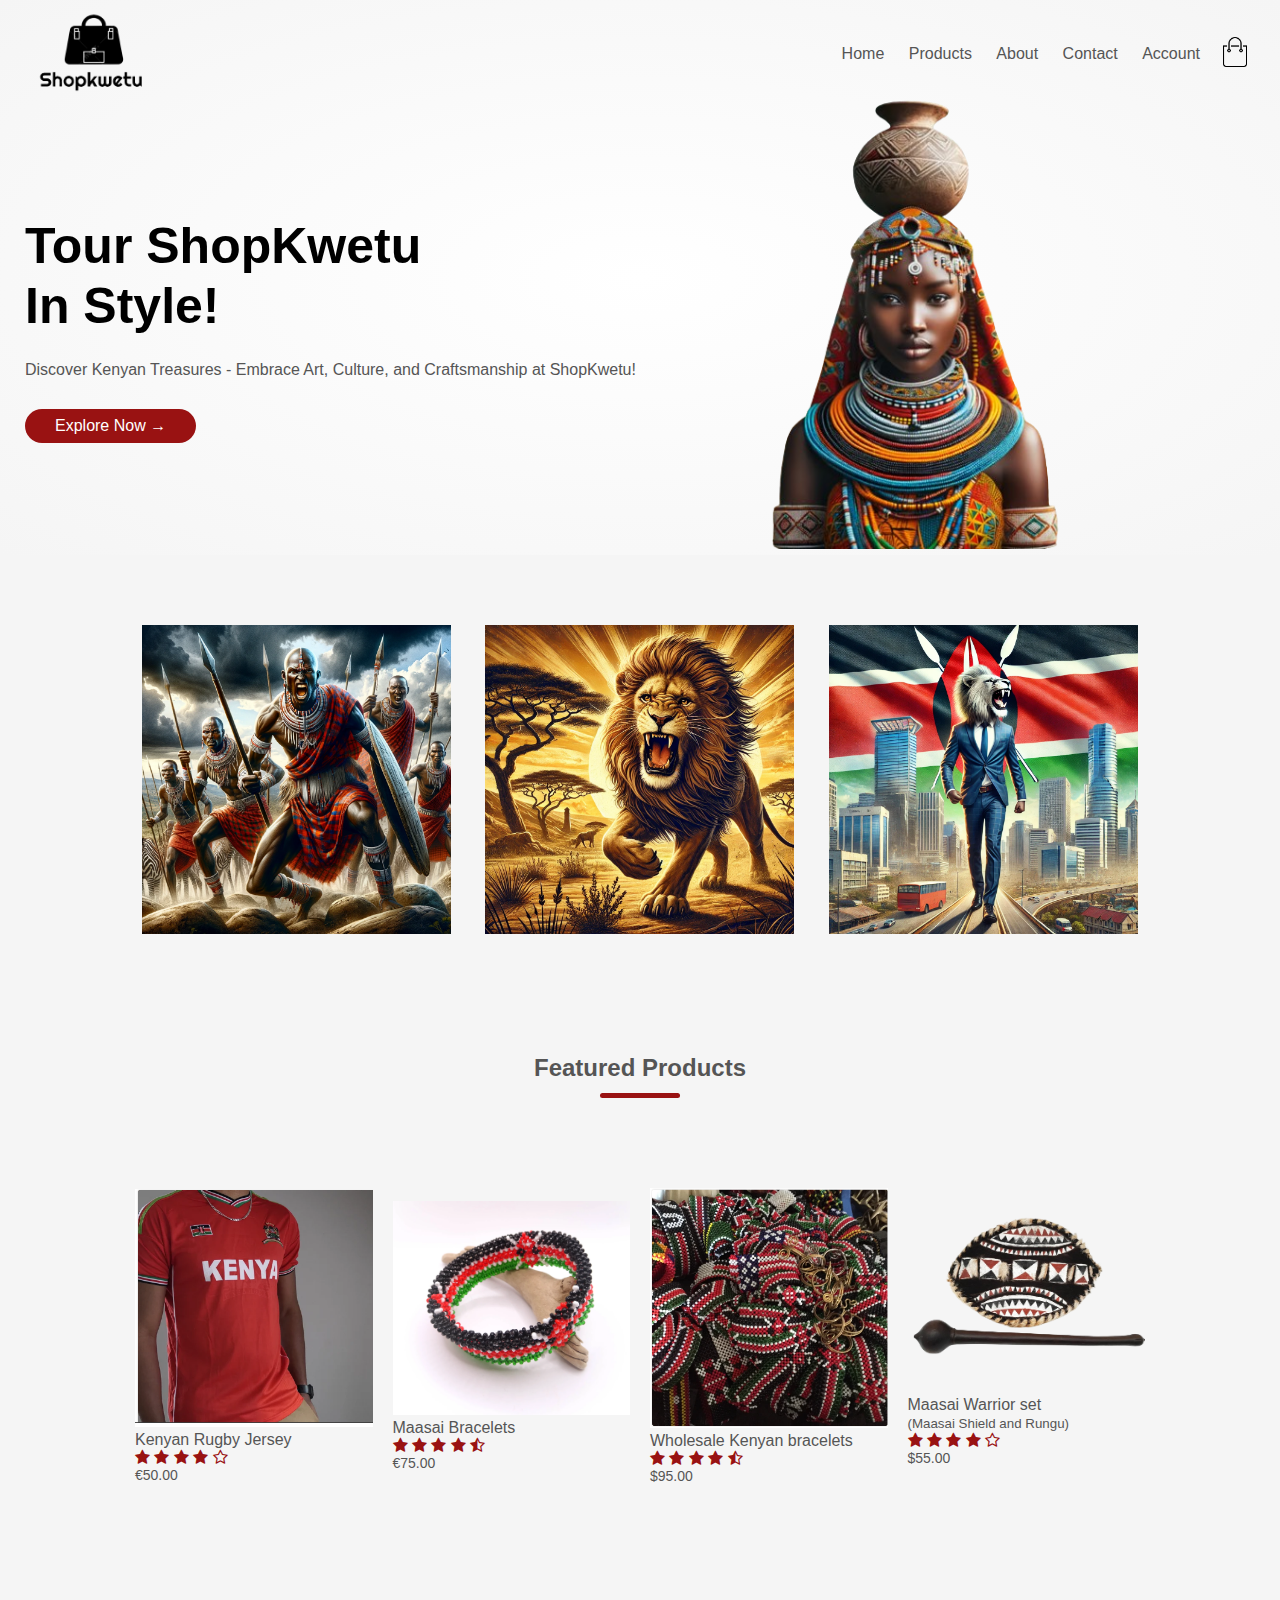
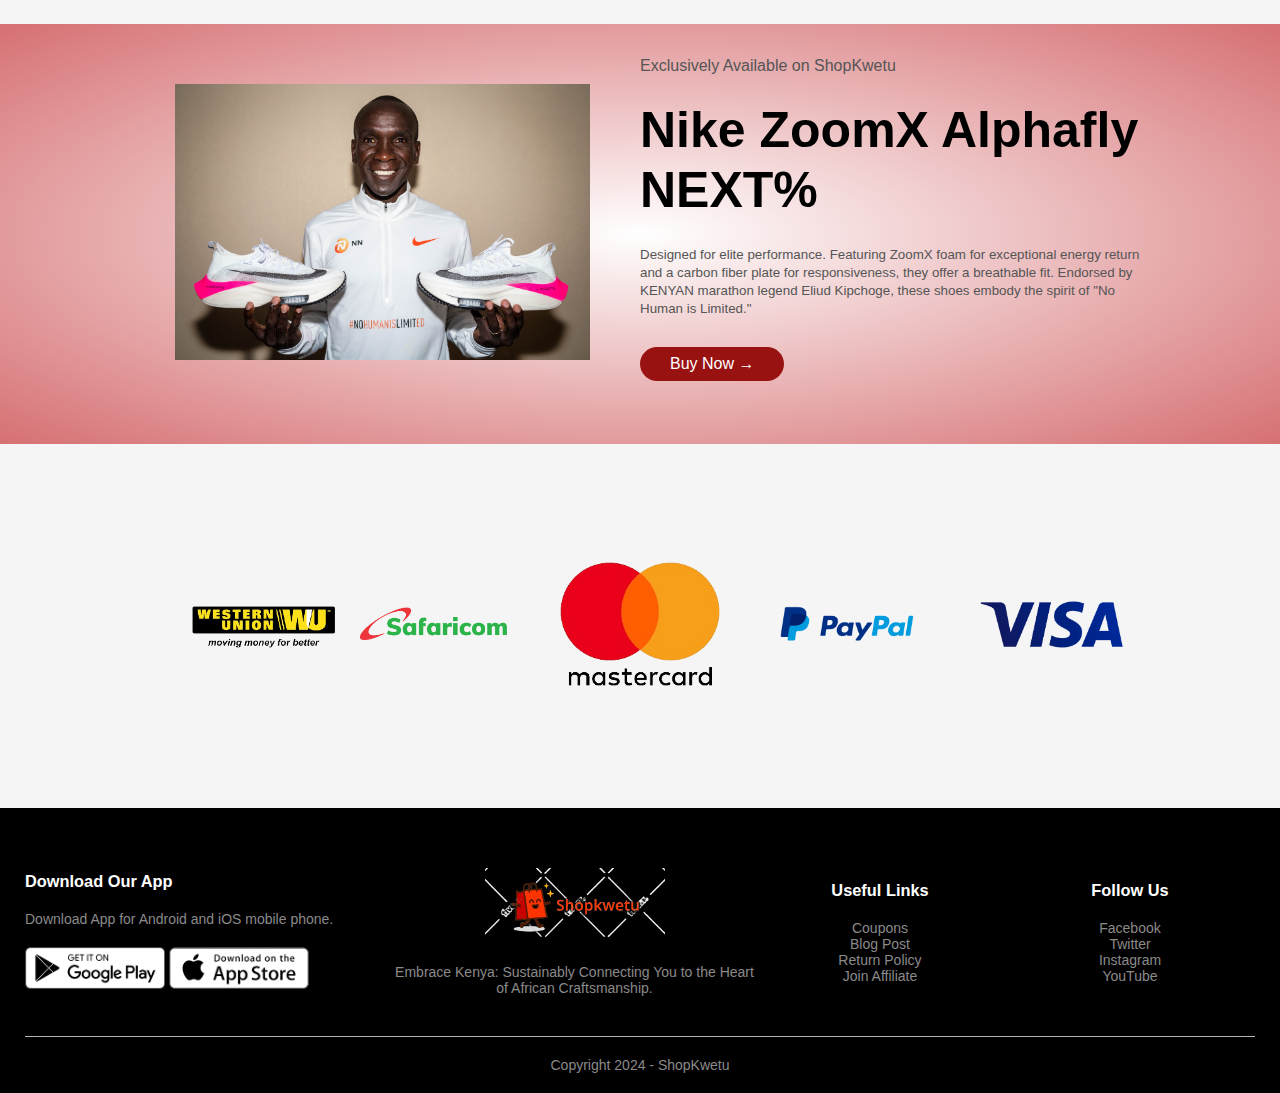
==== index.html @ baad4426 "about" ====
<!DOCTYPE html>
<html lang="en">
<head>
    <meta charset="UTF-8">
    <meta name="viewport" content="width=device-width, initial-scale=1.0">
    <title>Ecommerce Website Design</title>
    <link rel="stylesheet" href="style.css">
    <link href="https://fonts.googleapis.com/css2?family=Poppins:wght@200;300;400;500;600;700;800&display=swap" rel="stylesheet">
    <link rel="stylesheet" href="https://stackpath.bootstrapcdn.com/font-awesome/4.7.0/css/font-awesome.min.css">
</head>
<body>
   <div class="header">
       <div class="container">
          <div class="navbar">
              <div class="logo">
                  <a href="index.html"><img src="images/shopkwetulogo.png" width="125px" ></a>
              </div>
              <nav>
               <ul id="MenuItems">
                   <li><a class="a" href="index.html">Home</a></li>
                   <li><a  href="products.html">Products</a></li>
                   <li><a href="about.html">About</a></li>
                   <li><a href="contact.html">Contact</a></li>
                   <li><a href="account.html">Account</a></li>
               </ul>
              </nav>
              <a href="cart.html"><img src="images/cart.png" width="30px" height="30px"></a>
              <img src="images/menu.png" onclick="menutoggle()" class="menu-icon">
          </div>
           <div class="row">
                <div class="col-2">
                    <h1>Tour ShopKwetu<br> In Style!</h1>
                    <p>Discover Kenyan Treasures - Embrace Art, Culture, and Craftsmanship at ShopKwetu!</p>
                    <a href="products.html" class="btn">Explore Now &#8594;</a>
                </div>
                <div class="col-2">
                    <img src="images/woman.png">
                </div>
           </div>
       </div>
    </div>
    <!------------------ featured categories --------------->
     <div class="categories">
         <div class="small-container">
           <div class="row">
               <div class="col-3">
                   <img src="images/Warriors.png">
               </div>
               <div class="col-3">
                   <img src="images/Lion.png">
               </div>
               <div class="col-3">
                   <img src="images/Modern.png">
               </div>
           </div>
         </div>
     </div>
     <!------------------ featured products --------------->
     <div class="small-container">
         <h2 class="title">Featured Products</h2>
         <div class="row">
             <div class="col-4">
                 <img src="images/rugby.png" alt="Kenyan Rugby Jersey">
                 <h4>Kenyan Rugby Jersey</h4>
                 <div class="rating">
                     <i class="fa fa-star"></i>
                     <i class="fa fa-star"></i>
                     <i class="fa fa-star"></i>
                     <i class="fa fa-star"></i>
                     <i class="fa fa-star-o"></i>
                 </div>
                 <p>€50.00</p>
             </div>
             <div class="col-4">
                 <img src="images/brace1.png" alt="Maasai Bracelets">
                 <h4>Maasai Bracelets</h4>
                 <div class="rating">
                     <i class="fa fa-star"></i>
                     <i class="fa fa-star"></i>
                     <i class="fa fa-star"></i>
                     <i class="fa fa-star"></i>
                     <i class="fa fa-star-half-o"></i>
                 </div>
                 <p>€75.00</p>
             </div>
             <div class="col-4">
                 <img src="images/bracemax.png" alt="Wholesale Kenyan bracelets">
                 <h4>Wholesale Kenyan bracelets</h4>
                 <div class="rating">
                     <i class="fa fa-star"></i>
                     <i class="fa fa-star"></i>
                     <i class="fa fa-star"></i>
                     <i class="fa fa-star"></i>
                     <i class="fa fa-star-half-o"></i>
                 </div>
                 <p>$95.00</p>
             </div>
             <div class="col-4">
                 <img src="images/shield.png" alt="Maasai Warrior set">
                 <h4>Maasai Warrior set <br><small>(Maasai Shield and Rungu)</small></h4>
                 <div class="rating">
                     <i class="fa fa-star"></i>
                     <i class="fa fa-star"></i>
                     <i class="fa fa-star"></i>
                     <i class="fa fa-star"></i>
                     <i class="fa fa-star-o"></i>
                 </div>
                 <p>$55.00</p>
             </div>
         </div>
     </div>
    <!----------offer-------------->
    <div class="offer">
        <div class="small-container">
            <div class="row">
                <div class="col-2"><img src="images/Kipchoge.png" class="offer-img"></div>
                <div class="col-2">
                    <p>Exclusively Available on ShopKwetu</p>
                    <h1>Nike ZoomX Alphafly NEXT%</h1>
                    <small> Designed for elite performance. Featuring ZoomX foam for exceptional energy return and a carbon fiber plate for responsiveness, they offer a breathable fit. Endorsed by KENYAN marathon legend Eliud Kipchoge, these shoes embody the spirit of "No Human is Limited."

                    </small>
                </br>
                    <a href="" class="btn">Buy Now &#8594;</a>
                </div>
            </div>
        </div>
    </div>

    <!-----------brands-------------->
    <div class="brands">
        <div class="small-container">
            <div class="row">
                <div class="col-5">
                    <img src="images/western-removebg-preview.png" style="width: 250px;margin-right: 10px;padding-right: 20px;">
                </div>
                <div class="col-5">
                    <img src="images/saf.png">
                </div>
                <div class="col-5">
                    <img src="images/masterrr-removebg-preview.png">
                </div>
                <div class="col-5">
                    <img src="images/paypal.png " >
                </div>
                <div class="col-5">
                    <img src="images/visapng.png">
                </div>
            </div>
        </div>
    </div>
    <!----------Footer--------------->
    <div class="footer">
        <div class="container">
            <div class="row">
                <div class="footer-col1">
                    <h3>Download Our App</h3>
                    <p>Download App for Android and iOS mobile phone.</p>
                    <div class="app-logo">
                        <img src="images/play-store.png">
                        <img src="images/app-store.png">
                    </div>
                </div>
                <div class="footer-col2">
                    <img src="images/shopkwet.png">
                    <p>Embrace Kenya: Sustainably Connecting You to the Heart of African Craftsmanship.</p>
                </div>
                <div class="footer-col3">
                    <h3>Useful Links</h3>
                    <ul>
                        <li>Coupons</li>
                        <li>Blog Post</li>
                        <li>Return Policy</li>
                        <li>Join Affiliate</li>
                    </ul>
                </div>
                <div class="footer-col4">
                    <h3>Follow Us</h3>
                    <ul>
                        <li>Facebook</li>
                        <li>Twitter</li>
                        <li>Instagram</li>
                        <li>YouTube</li>
                    </ul>
                </div>
            </div>
            <hr>
            <p class="copyright">Copyright 2024 - ShopKwetu</p>
        </div>
    </div>
    <!-------------js for toggle menu-------------->
    <script>
        var MenuItems = document.getElementById("MenuItems");
        MenuItems.style.maxHeight = "0px";
        function menutoggle() {
            if (MenuItems.style.maxHeight == "0px") {
                MenuItems.style.maxHeight = "200px";
            } else {
                MenuItems.style.maxHeight = "0px";
            }
        }
    </script>
</body>
</html>
---- style.css ----
:root {
    --bg-color: #991212;
}
*{
    
    margin: 0;
    padding: 0;
    box-sizing: border-box;
}
body{
    font-family: sans-serif,Verdana, Geneva, Tahoma, sans-serif;
    background-color: whitesmoke;
}
a{
    text-decoration: none;
    color: #555;
}
p{
    color: #555;
}
.header{
    background: radial-gradient(#fff, whitesmoke);
}

.container{
    max-width: 1300px;
    margin: auto;
    padding-left: 25px;
    padding-right: 25px;
    
}
.navbar{
    display: flex;
    align-items: center;
    padding: 5px;
}
nav{
    flex: 1;
    text-align: right;
}
nav ul{
    display: inline-block;
    list-style-type: none;
}
nav ul li{
    display: inline-block;
    margin-right: 20px;
}
 .a:hover{
    font-size:1.5rem ;
    color: black;
    transition: .4s ease-in-out;
 }
.menu-icon{
    display: none;
    width: 28px;
    margin-left: 20px;
}
.row{
    display: flex;
    align-items: center;
    flex-wrap: wrap;
    justify-content: space-around;
/*---------*/
    
}
.header .row{
    margin-top: 0px;
}
.col-2{
    flex-basis: 50%;
    min-width: 300px;
    
}

.col-2 img{
    max-width: 100%;
    padding: 2px 0;
    padding-left: 130px;
    margin-top: -20px;
}
.col-2 h1{
    font-size: 50px;
    line-height: 60px;
    margin: 25px 0;
}
.btn{
    display: inline-block;
    background: #991212;
    color: #fff;
    padding: 8px 30px;
    margin: 30px 0;
    border-radius: 30px;
    transition: background 0.5s;
}
.btn:hover{
    background: #563434;
}

/*-----------------------------*/
.categories{
    margin: 70px 0;
}

.small-container{
    max-width: 1080px;
    margin: auto;
    padding-left: 25px;
    padding-right: 25px;
}

.col-3{
    flex-basis: 30%;
    min-width: 250px;
    margin-bottom: 30px;
}
.col-3 img{
    width: 100%;
}
/*-------featured product--------------*/

.title{
    text-align: center;
    margin: 0px auto 80px;
    position: relative;
    line-height: 60px;
    color: #555;
}
.title::after{
    content: '';
    background: var(--bg-color);
    width: 80px;
    height: 5px;
    border-radius: 5px;
    position: absolute;
    bottom: 0;
    left: 50%;
    transform: translateX(-50%);
}

.col-4{
    flex-basis: 25%;
    padding: 10px;
    width: 250px;
    margin-bottom: 50px;
    transition: transform 0.5s;
}
.col-4 img{
    width: 100%;
}
h4{
    color: #555;
    font-weight: normal;
}
.col-4 p{
    font-size: 14px;
}
.rating .fa{
    color: var(--bg-color);
}

.col-4:hover{
    transform: translateY(-5px);
}


/*-----------offer-------------*/
.offer{
    background: radial-gradient(#fff, #D67073);
    margin-top: 80px;
    padding: 30px 0;
}
.col-2 .offer-img{
    padding: 50px;
}
small{
    color: #555;
}

/*--------------------testimonial---------------*/

.testimonial{
    padding-top: 100px;
}

.testimonial .col-3{
    text-align: center;
    padding: 40px 20px 40px;
    box-shadow: 0 0 20px 0px rgba(0, 0, 0, 0.1);
    cursor: pointer;
    transition: transform .5s;
}
.testimonial .col-3 img{
    width: 50px;
    margin-top: 20px;
    border-radius: 50%;
}
.fa.fa-quote-left{
    font-size: 34px;
    color: var(--bg-color);
}
.col-3 p{
    font-size: 12px;
    margin: 12px 0px;
    color: #777;
}

.testimonial .col-3 h3{
    font-weight: 600;
    color: #555;
    font-size: 16px;
}

.testimonial .col-3:hover{
    transform: translateY(-10px);
}

/*--------------- brands ------------*/

.brands{
    margin: 100px auto;
}
.col-5{
    width: 160px;
}
.col-5 img{
    width: 100%;
    min-width: 150px;
    cursor: pointer;
    
}
.col-5 img:hover{
    filter: grayscale(0);
}
/*---------footer-------*/

.footer{
    background: #000;
    color: #8a8a8a;
    font-size: 14px;
    padding: 60px 0 20px;
}
.footer p{
    color: #8a8a8a;
}
.footer h3{
    color: #fff;
    margin-bottom: 20px;
}
.footer-col1,.footer-col2,.footer-col3,.footer-col4{
    min-width: 250px;
    margin-bottom: 20px;
}
.footer-col1{
    flex-basis: 30%;
}
.footer-col2{
    flex: 1;
    text-align: center;
}
.footer-col2 img{
    width: 180px;
    margin-bottom: 20px;
}
.footer-col3,.footer-col4{
    flex-basis: 12%;
    text-align: center;
}

.app-logo{
    margin-top: 20px;
}

.app-logo img{
    width: 140px;
}

.footer li{
    display: block;
}
.footer hr{
    border: none;
    background: #b5b5b5;
    height: 1px;
    margin:  20px 0;
}
.copyright{
    text-align: center;
    
}

/*-------media-query-for-max-width-800---------*/


@media only screen and (max-width: 800px) {

    
nav ul{
    position: absolute;
    top: 90px;
    left: 0;
    background: #333;
    width: 100%;
    overflow: hidden;
    transition: 1s;
    max-height: 0;
    transition:max-height 0.5s;
    }
    
nav ul li{
    display: block;
    margin-right: 50px;
    margin-top: 10px;
    margin-bottom: 10px;
    }
nav ul li a{
        color: #fff;
    }
    
.menu-icon{
        display: block;
        cursor: pointer;
    }
    

}
/*---------- 600 media query -------*/
@media only screen and (max-width: 600px){
    
    .row{
      text-align: center;
    }
    
    .col-1, .col-2, .col-3, .col-4{
        
        flex-basis: 100%;
    }
}

/*----------All Product page------------*/


.row-2{
    justify-content: space-between;
    margin: 100px auto 50px;
}

select{
    border: 1px solid var(--bg-color);
    padding: 5px;
}
select:focus{
    outline: none;
}

.page-btn{
    margin: 0 auto 80px;
}

.page-btn span{
    display: inline-block;
    border: 1px solid var(--bg-color);
    margin-left: 10px;
    width: 40px;
    height: 40px;
    text-align: center;
    line-height: 40px;
    cursor: pointer;
}
.page-btn span:hover{
    background: var(--bg-color);
    color: #fff;
}



/*---------product details-----------*/
.single-product{
    margin-top: 80px;
}
.single-product .col-2 img{
    padding: 0;
}
.single-product .col-2{
    padding: 20px;
}

.single-product h4{
    margin: 20px 0;
    font-size: 22px;
    font-weight: bold;
}

.single-product select{
    display: block;
    padding: 10px;
    margin-top: 20px;
}

.single-product input{
    width: 50px;
    height: 40px;
    padding-left: 10px;
    font-size: 20px;
    margin-right: 10px;
    border: 1px solid #ff523b;
}
input:focus{
    outline: none;
}

.single-product .fa{
    color: #ff523b;
    margin-left: 10px;
}
.small-img-row{
    display: flex;
    justify-content: space-between;
}
.small-img-col{
    flex-basis: 24%;
    cursor: pointer;
}


/*-------600 media query---------*/



@media only screen and (max-width: 600px){
    .single-product .row{
        text-align: left;
    }
    .single-product .col-2{
        padding: 20px 0;
    }

    .single-product h1{
        font-size: 26px;
        line-height: 22px;
    }
}

/*About--page*/


.about-container {
    text-align: center;
}
.about-container h1 {
        font-size: 40px;
        line-height: 60px;
        margin-bottom: 10px;
        
}

.about-container p {
    margin-left: 10px;
    margin-right: 10px;
    font-family: 'Arial', sans-serif;
    font-size: 16px;
    font-weight: 400;
    line-height: 1.6;
    text-align: flex;
    text-transform: capitalize;
    color: #333;
    background-color: #f9f9f9;
    border-radius: 5px;
    text-shadow: 1px 1px 2px rgba(0, 0, 0, 0.1);
    transition: color 0.3s ease;
    margin-bottom: 10px;
}
.team-grid {
    display: flex;
    flex-wrap: wrap;
    justify-content: center;
    gap: 20px;
    margin-top: 20px;
  }
  
  .team-member {
    flex: 0 0 calc(33.33% - 20px);
    text-align: center;
    background: white;
    padding: 20px;
    border-radius: 20px;
    transition: transform 0.3s ease;
  }
  
  .team-member:hover {
    transform: translateY(-10px);
  }
  
  .team-member img {
    width: auto;
    height: 250px;
    border-radius: 20px;
    margin-bottom: 10px;
  }
.team-section {
    margin-bottom: 30px;
}

/*Contact section*/
.contact-container {
    background: whitesmoke;
    max-width: 1000px;
    margin: 0 auto;
    display: flex;
    align-items: stretch;
  }
  
  .contact-form,
  .contact-info {
    flex: 1;
    padding: 20px;
  }
  
  .contact-form {
    padding: 20px;
    overflow: auto;
    max-height: 500px;
    margin-right: 20px;
  }
  
  .contact-form h2,
  .contact-info h2 {
    margin-bottom: 10px;
  }
  
  .contact-form form {
    background: whitesmoke;
    padding: 20px;
  }
  
  .form-group {
    display: flex;
    flex-direction: column;
    margin-bottom: 20px;
  }
  
  .form label {
    margin-bottom: 5px;
  }
  .imejes {
    text-align: center;
  }
  form input,
  form textarea {
    padding: 10px;
    border: 1px solid #ccc;
    border-radius: 4px;
  }
  
  form textarea {
    resize: vertical;
  }
  
  form button {
    margin-top: 10px;
    padding: 10px;
    background: #212020;
    color: whitesmoke;
    border: none;
    border-radius: 5px;
    cursor: pointer;
    align-self: center;
    width: 100%;
  }
  
  form button:hover {
    background: #555;
  }
  
.contact-info {
    background: whitesmoke;
    padding: 20px;
    max-height: 500px;
    border-radius: 5px;
  }
.social-icons {
    list-style: none;
    justify-content: center;
    display: flex;
    gap: 20px;
    margin-top: 30px;
}

.social-icons a i {
    font-size: 44px;
}

.map-container {
    text-align: center;
    
}
.map-container h1 {
    font-size: 35px;
}
.map-container iframe {
    margin: 20px 20px;
    width: 85%;
    padding: 10px 10px;
}

.error-txt {
    text-align: center;
    color: red;

}
.hidden {
    display: none;
}

@media only screen and (max-width: 600px){
    .contact-container {
        display: block;
    }
}

  

/*---------------- cart page -----------*/

.cart-page{
    margin: 80px auto;
}

table{
    width: 100%;
    border-collapse: collapse;
}

.cart-info{
    display: flex;
    flex-wrap: wrap;
}
th{
    text-align: left;
    padding: 5px;
    color: #fff;
    background:var(--bg-color);
    font-weight: normal;
}

td{
    padding: 10px 5px;
}
td input{
    width: 40px;
    height: 30px;
    padding: 5px;
}

td a{
    color: var(--bg-color);
    font-size: 12px;
}

td img{
    width: 80px;
    height: 80px;
    margin-right: 10px; 
}


.total-price{
    display: flex;
    justify-content: flex-end;
    
}
.total-price table{
    border-top: 3px solid var(--bg-color);
    width: 100%;
    max-width: 350px;
}
td:last-child{
    text-align: right;
}
th:last-child{
    text-align: right;
}

@media only screen and (max-width: 600px){
    .cart-info p{
        display: none;
    }
}

/*-------account page--------*/

.accout-page{
    padding: 50px 0;
    background: radial-gradient(#fff,#ffd6d6);
    background-image: url(images/k);
}

.form-container{
    background: #fff;
    width: 300px;
    height: 400px;
    position: relative;
    text-align: center;
    padding: 20px 0;
    margin: auto;
    box-shadow: 0 0 20px 0px rgba(0, 0, 0, 0.1);
    overflow: hidden;
}

.form-container span{
    font-weight: bold;
    padding: 0 10px;
    color: #555;
    cursor: pointer;
    width: 100px;
    display: inline-block;
}

.form-btn{
    display: inline-block;
}

#indicator{
    width: 100px;
    border: none;
    background: #ff523b;
    height: 3px;
    margin-top: 8px;
    transform: translateX(100px);
    transition: transform 1s; 
}

.form-container form{
    max-width: 300px;
    padding: 0 20px;
    position: absolute;
    top: 130px;
    transition: transform 1s;
}

form input{
    width: 100%;
    height: 30px;
    margin: 10px 0;
    padding: 0 10px;
    border: 1px solid #ccc;
}
form input:focus{
    outline: none;
}
form .btn{
    width: 100%;
    border: none;
    cursor: pointer;
    margin: 10px 0;
}
form .btn:focus{
    outline: none;
}
form a{
    font-size: 12px;
}
#LoginForm{
     left: -300px;
}
#RegForm{
    left: 0;
}
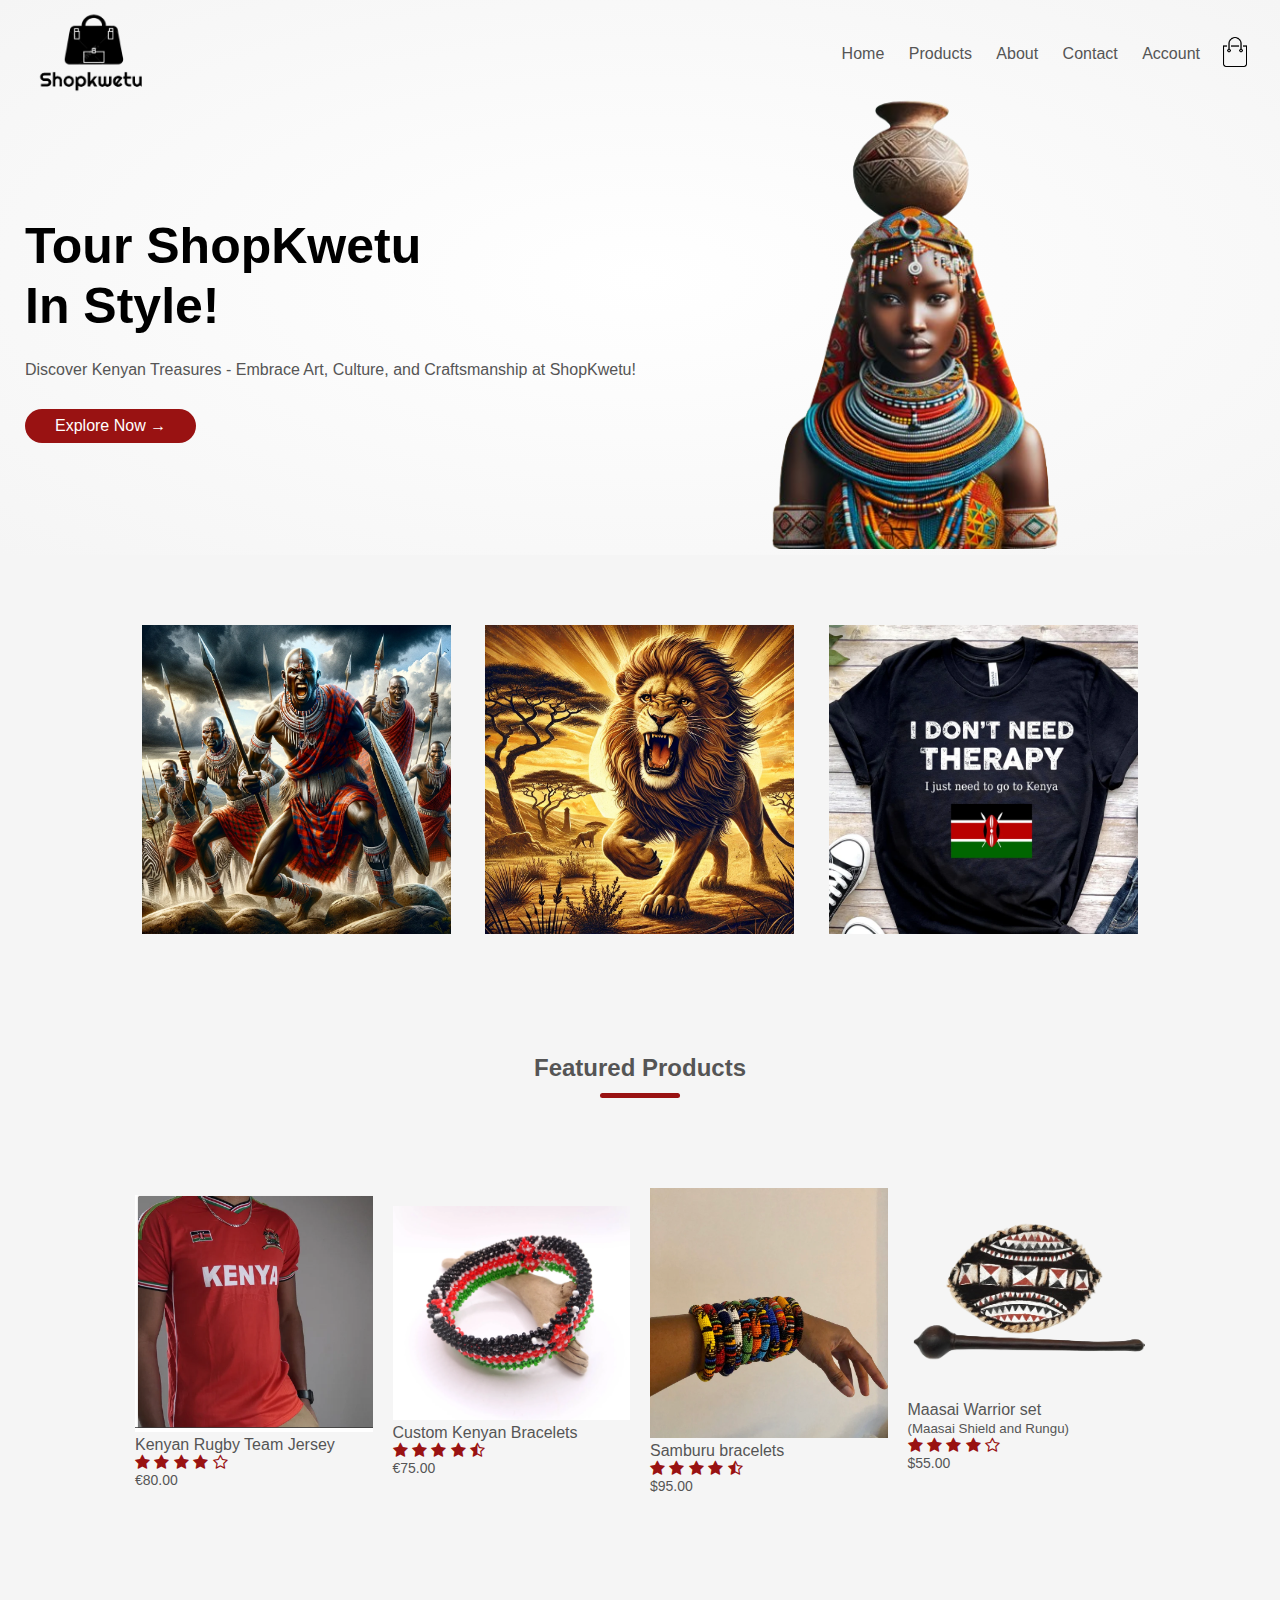
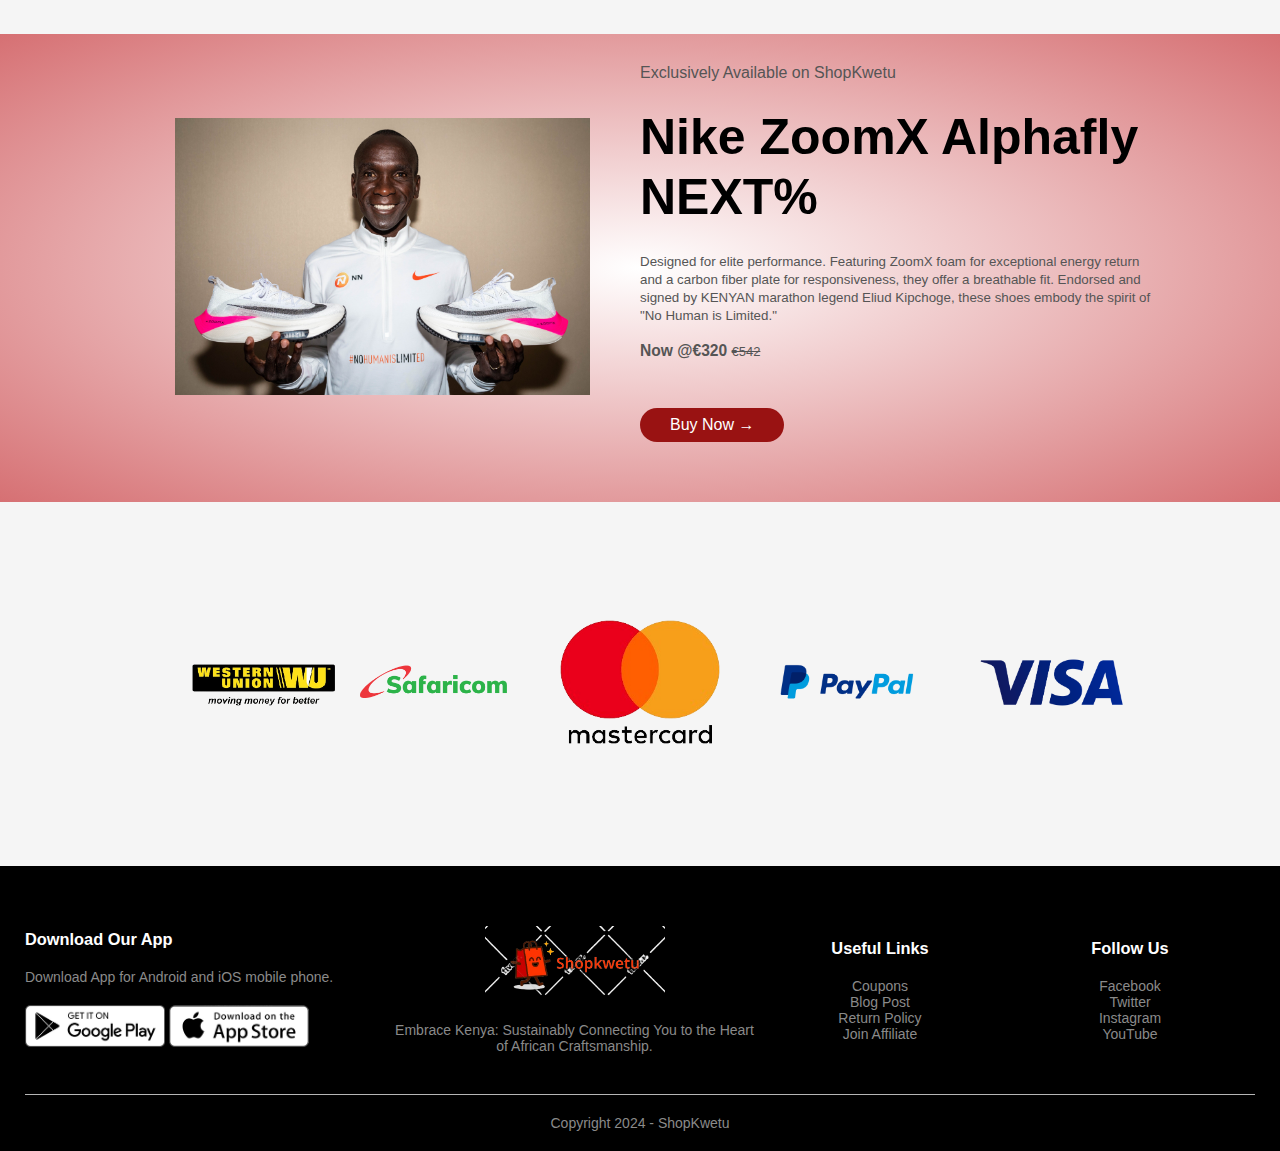
==== commit 50984edb: "done" ====
--- a/index.html
+++ b/index.html
@@ -50,7 +50,7 @@
                    <img src="images/Lion.png">
                </div>
                <div class="col-3">
-                   <img src="images/Modern.png">
+                   <img src="images/kenyashirt2.jpg">
                </div>
            </div>
          </div>
@@ -61,7 +61,7 @@
          <div class="row">
              <div class="col-4">
                  <img src="images/rugby.png" alt="Kenyan Rugby Jersey">
-                 <h4>Kenyan Rugby Jersey</h4>
+                 <h4>Kenyan Rugby Team Jersey</h4>
                  <div class="rating">
                      <i class="fa fa-star"></i>
                      <i class="fa fa-star"></i>
@@ -69,11 +69,11 @@
                      <i class="fa fa-star"></i>
                      <i class="fa fa-star-o"></i>
                  </div>
-                 <p>€50.00</p>
-             </div>
-             <div class="col-4">
-                 <img src="images/brace1.png" alt="Maasai Bracelets">
-                 <h4>Maasai Bracelets</h4>
+                 <p>€80.00</p>
+             </div>
+             <div class="col-4">
+                 <img src="images/brace11.png" alt="Maasai Bracelets">
+                 <h4>Custom Kenyan Bracelets</h4>
                  <div class="rating">
                      <i class="fa fa-star"></i>
                      <i class="fa fa-star"></i>
@@ -84,8 +84,8 @@
                  <p>€75.00</p>
              </div>
              <div class="col-4">
-                 <img src="images/bracemax.png" alt="Wholesale Kenyan bracelets">
-                 <h4>Wholesale Kenyan bracelets</h4>
+                 <img src="images/brace2.jpg" alt="Wholesale Kenyan bracelets">
+                 <h4>Samburu bracelets</h4>
                  <div class="rating">
                      <i class="fa fa-star"></i>
                      <i class="fa fa-star"></i>
@@ -117,7 +117,10 @@
                 <div class="col-2">
                     <p>Exclusively Available on ShopKwetu</p>
                     <h1>Nike ZoomX Alphafly NEXT%</h1>
-                    <small> Designed for elite performance. Featuring ZoomX foam for exceptional energy return and a carbon fiber plate for responsiveness, they offer a breathable fit. Endorsed by KENYAN marathon legend Eliud Kipchoge, these shoes embody the spirit of "No Human is Limited."
+                    <small> Designed for elite performance. Featuring ZoomX foam for exceptional energy return and a carbon fiber plate for responsiveness, 
+                        they offer a breathable fit. Endorsed  and signed by KENYAN marathon legend Eliud Kipchoge, these shoes embody the spirit of "No Human is Limited."
+                        <br><br>
+                        <h3>Now @€320       <span style="text-decoration: line-through;font-weight: 300;font-size: small;" > €542</span></h2>
 
                     </small>
                 </br>
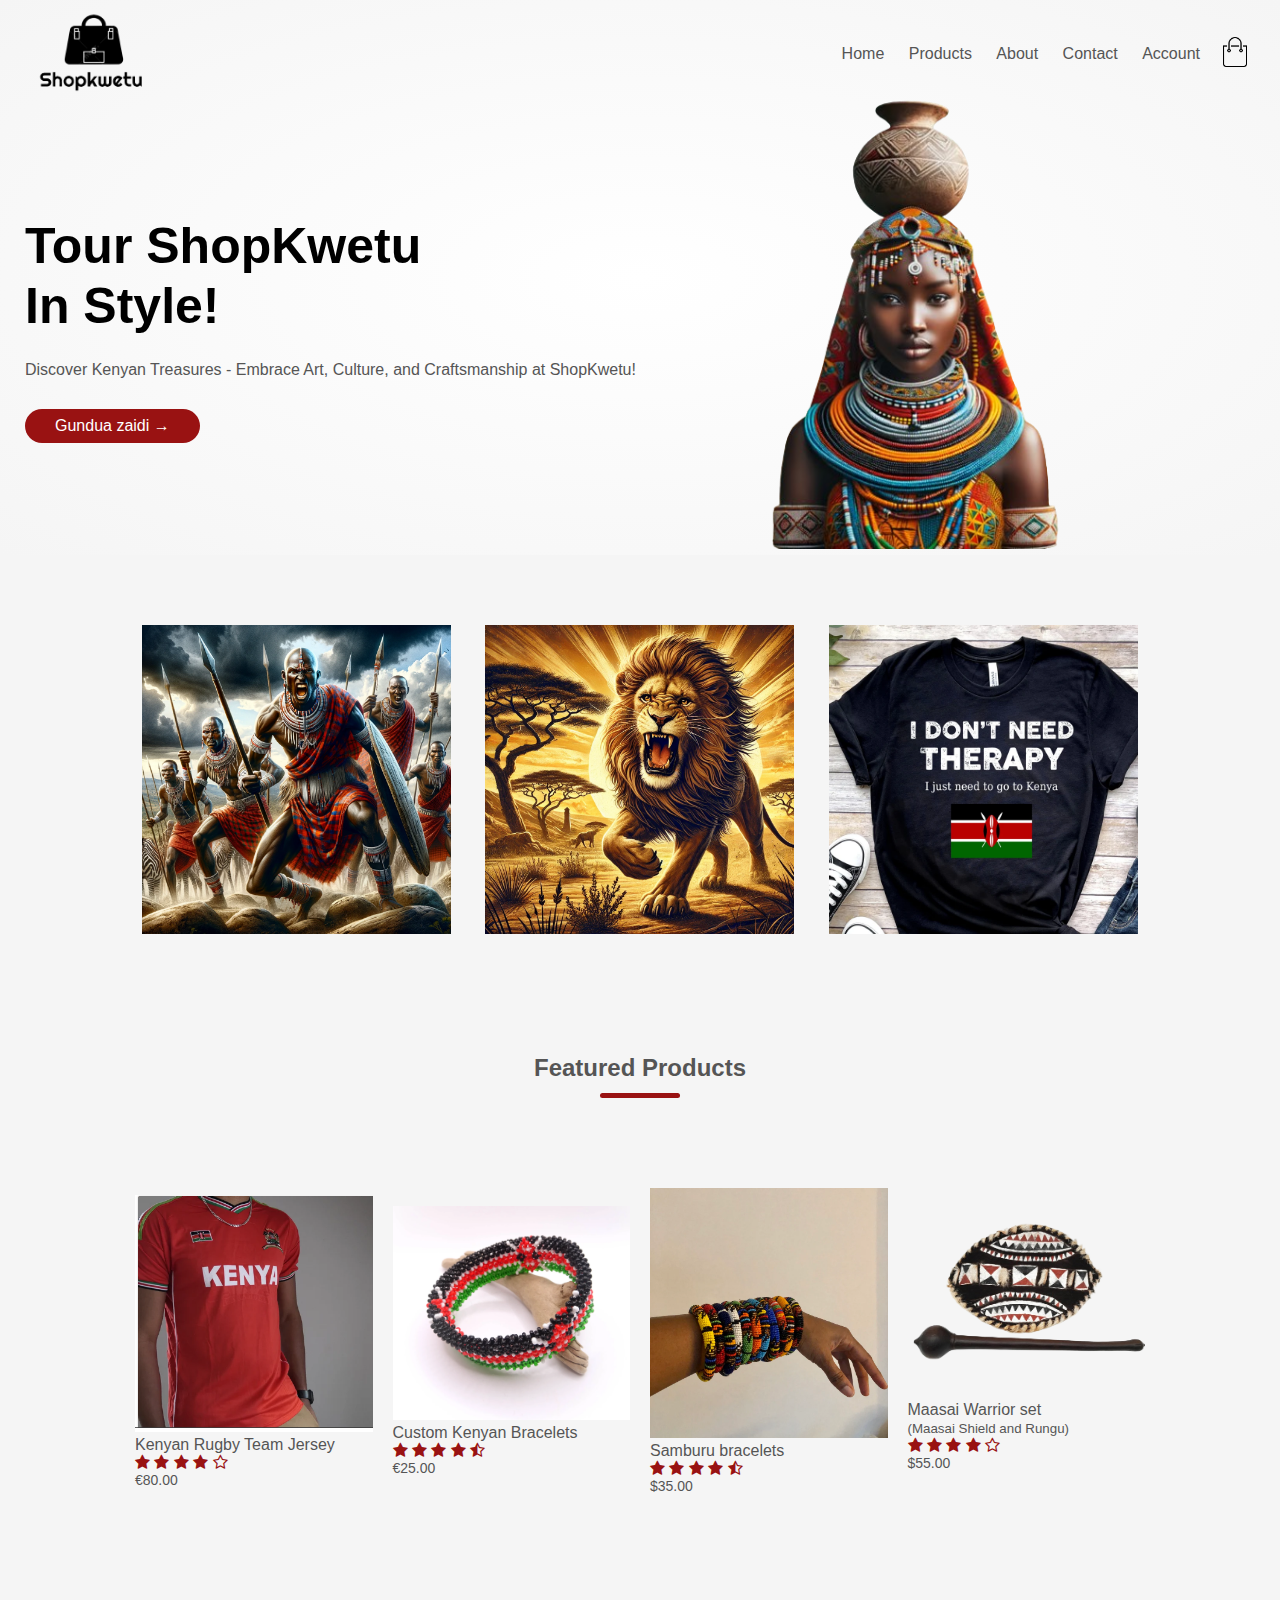
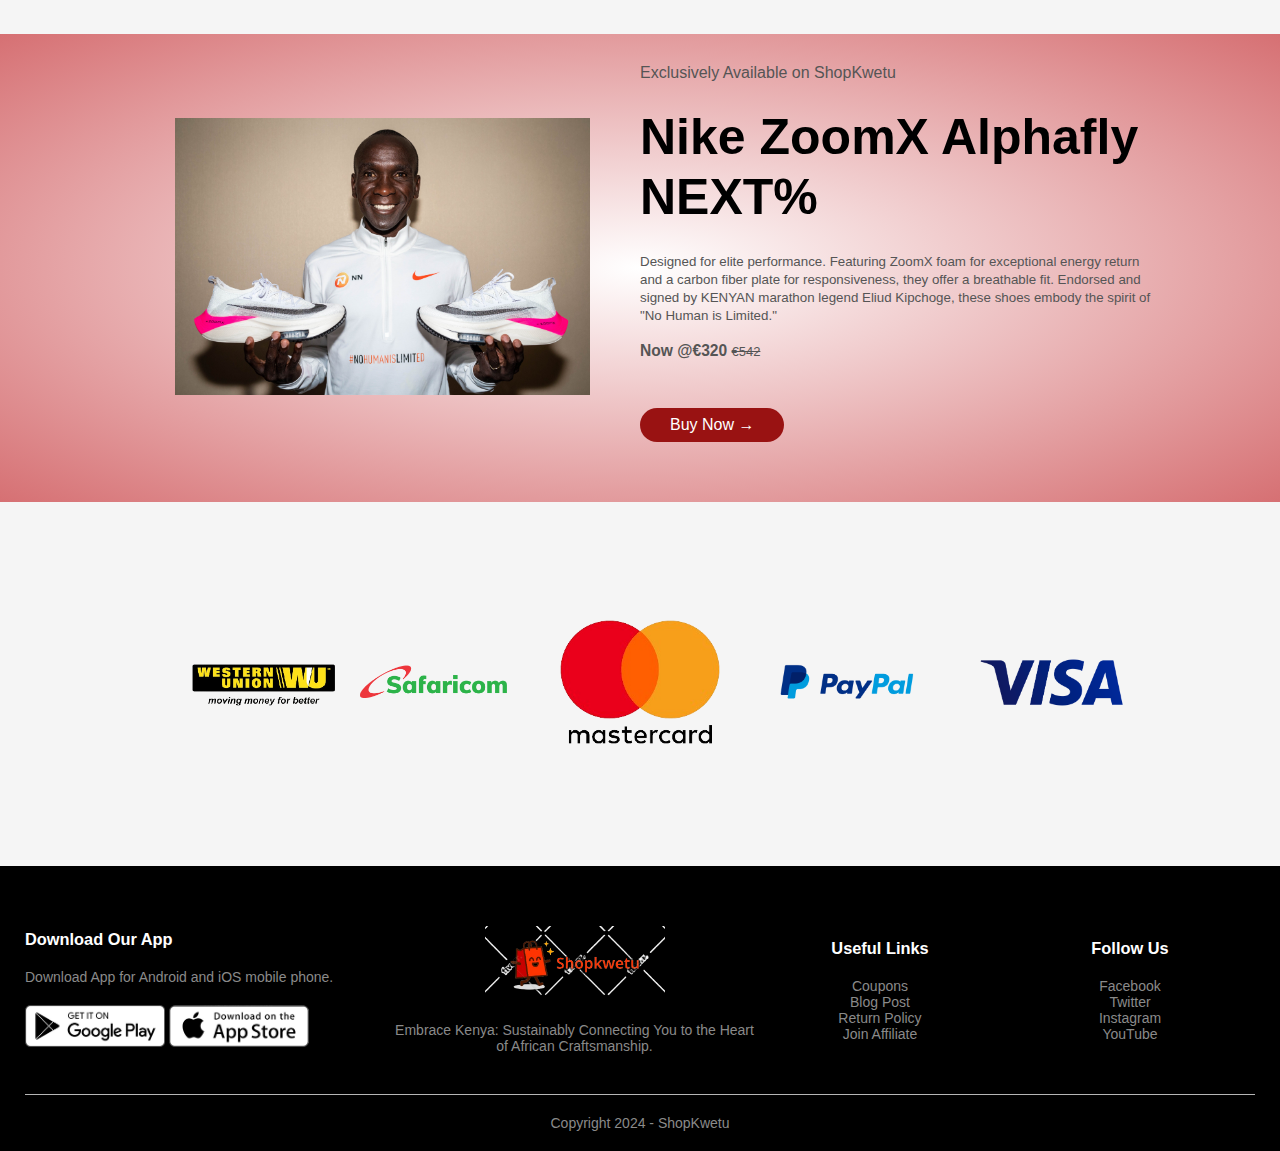
==== commit e864c935: "almost" ====
--- a/index.html
+++ b/index.html
@@ -31,7 +31,7 @@
                 <div class="col-2">
                     <h1>Tour ShopKwetu<br> In Style!</h1>
                     <p>Discover Kenyan Treasures - Embrace Art, Culture, and Craftsmanship at ShopKwetu!</p>
-                    <a href="products.html" class="btn">Explore Now &#8594;</a>
+                    <a href="products.html" class="btn">Gundua zaidi &#8594;</a>
                 </div>
                 <div class="col-2">
                     <img src="images/woman.png">
@@ -81,7 +81,7 @@
                      <i class="fa fa-star"></i>
                      <i class="fa fa-star-half-o"></i>
                  </div>
-                 <p>€75.00</p>
+                 <p>€25.00</p>
              </div>
              <div class="col-4">
                  <img src="images/brace2.jpg" alt="Wholesale Kenyan bracelets">
@@ -93,7 +93,7 @@
                      <i class="fa fa-star"></i>
                      <i class="fa fa-star-half-o"></i>
                  </div>
-                 <p>$95.00</p>
+                 <p>$35.00</p>
              </div>
              <div class="col-4">
                  <img src="images/shield.png" alt="Maasai Warrior set">
--- a/style.css
+++ b/style.css
@@ -147,6 +147,7 @@
 }
 .col-4 img{
     width: 100%;
+    max-height:250px ;
 }
 h4{
     color: #555;
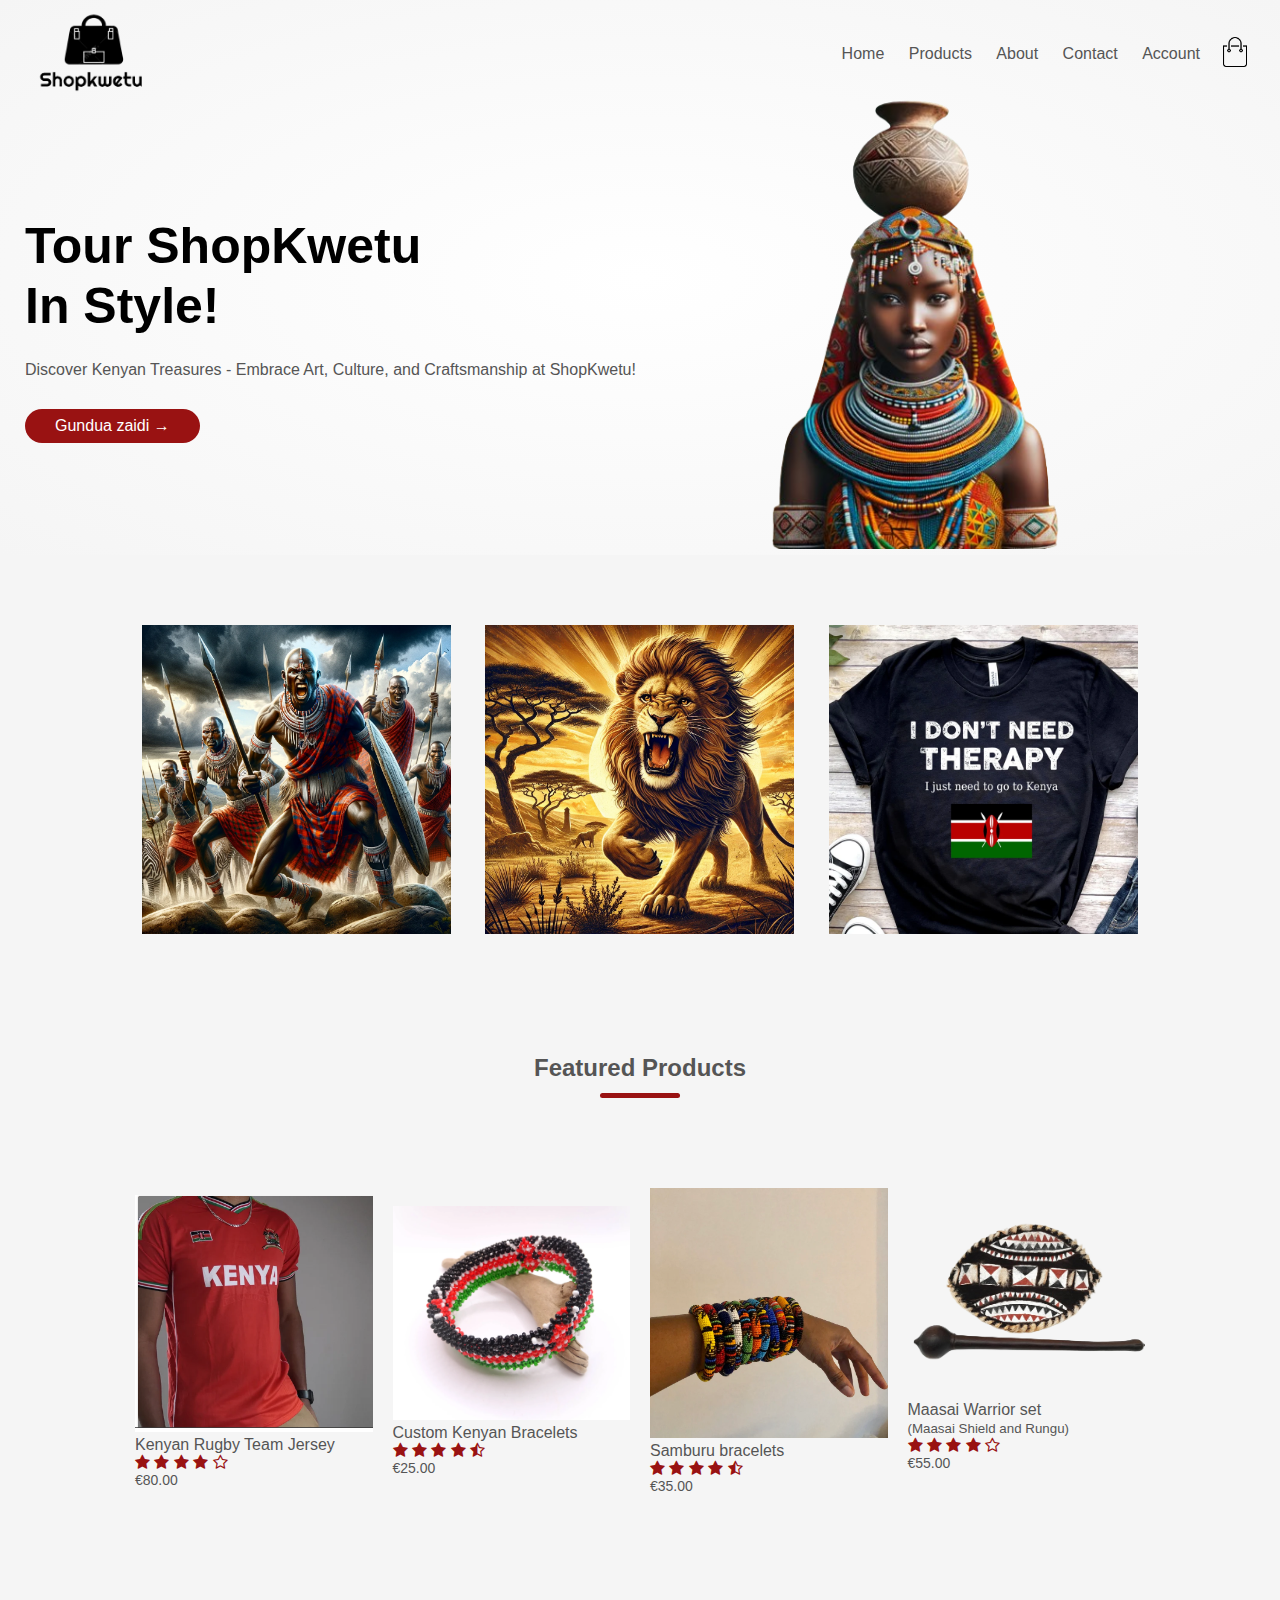
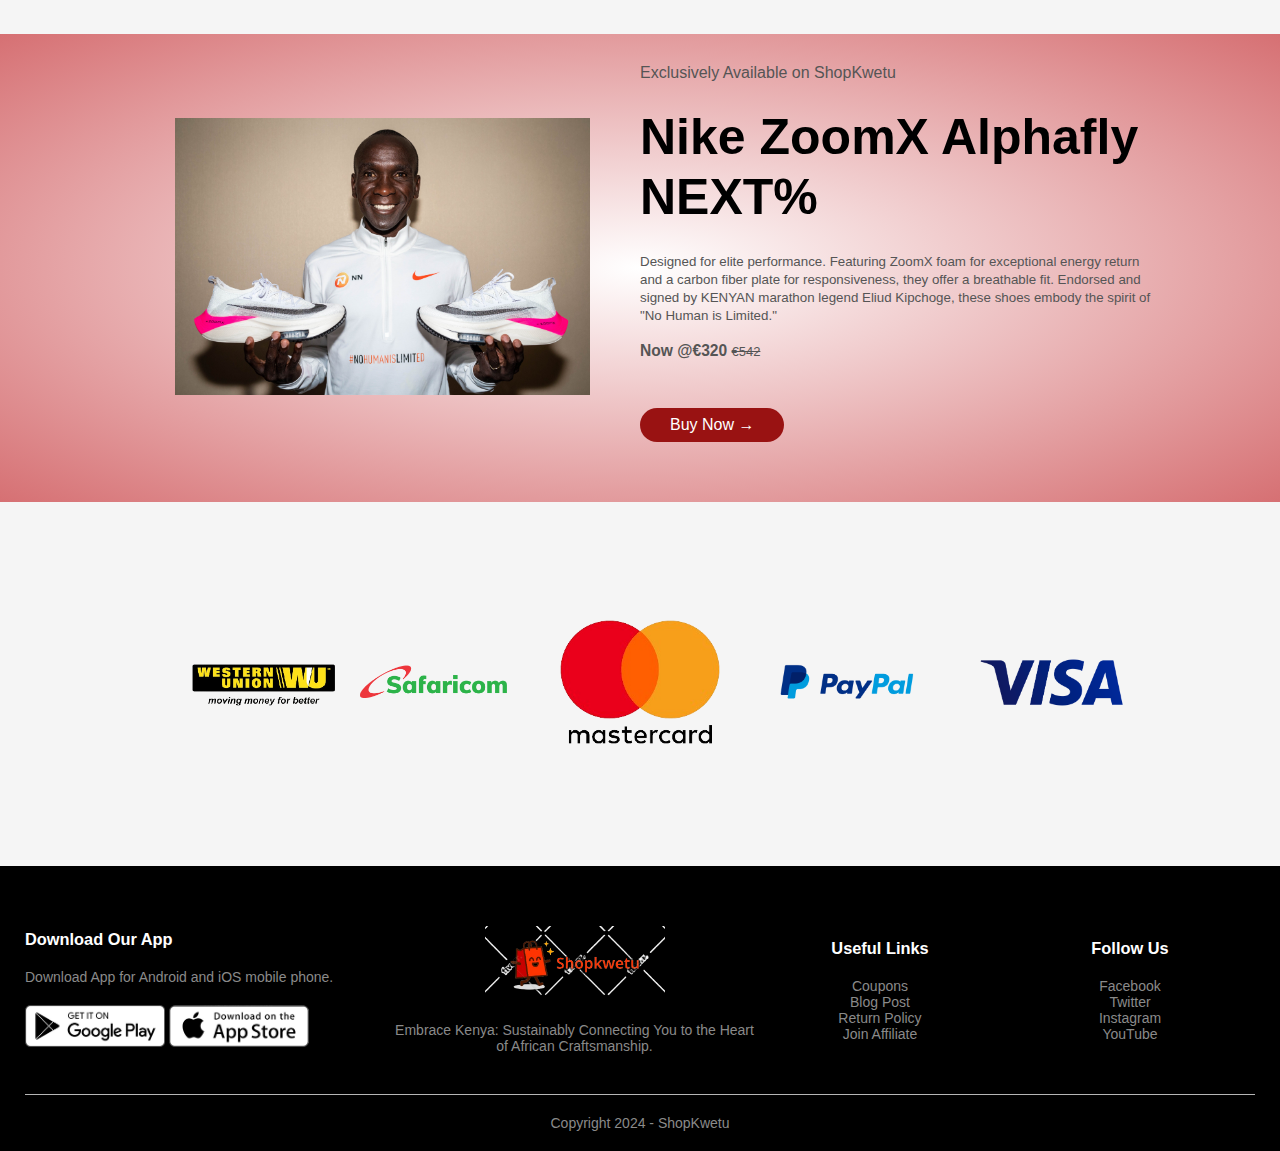
==== commit 95c02a8f: "vamos!!" ====
--- a/index.html
+++ b/index.html
@@ -18,10 +18,10 @@
               <nav>
                <ul id="MenuItems">
                    <li><a class="a" href="index.html">Home</a></li>
-                   <li><a  href="products.html">Products</a></li>
-                   <li><a href="about.html">About</a></li>
-                   <li><a href="contact.html">Contact</a></li>
-                   <li><a href="account.html">Account</a></li>
+                   <li><a class="a" href="products.html">Products</a></li>
+                   <li><a class="a" href="about.html">About</a></li>
+                   <li><a class="a" href="contact.html">Contact</a></li>
+                   <li><a class="a" href="account.html">Account</a></li>
                </ul>
               </nav>
               <a href="cart.html"><img src="images/cart.png" width="30px" height="30px"></a>
@@ -93,7 +93,7 @@
                      <i class="fa fa-star"></i>
                      <i class="fa fa-star-half-o"></i>
                  </div>
-                 <p>$35.00</p>
+                 <p>€35.00</p>
              </div>
              <div class="col-4">
                  <img src="images/shield.png" alt="Maasai Warrior set">
@@ -105,7 +105,7 @@
                      <i class="fa fa-star"></i>
                      <i class="fa fa-star-o"></i>
                  </div>
-                 <p>$55.00</p>
+                 <p>€55.00</p>
              </div>
          </div>
      </div>
--- a/style.css
+++ b/style.css
@@ -186,7 +186,7 @@
 
 .testimonial .col-3{
     text-align: center;
-    padding: 40px 20px 40px;
+    padding: 40px 20px 10px;
     box-shadow: 0 0 20px 0px rgba(0, 0, 0, 0.1);
     cursor: pointer;
     transition: transform .5s;
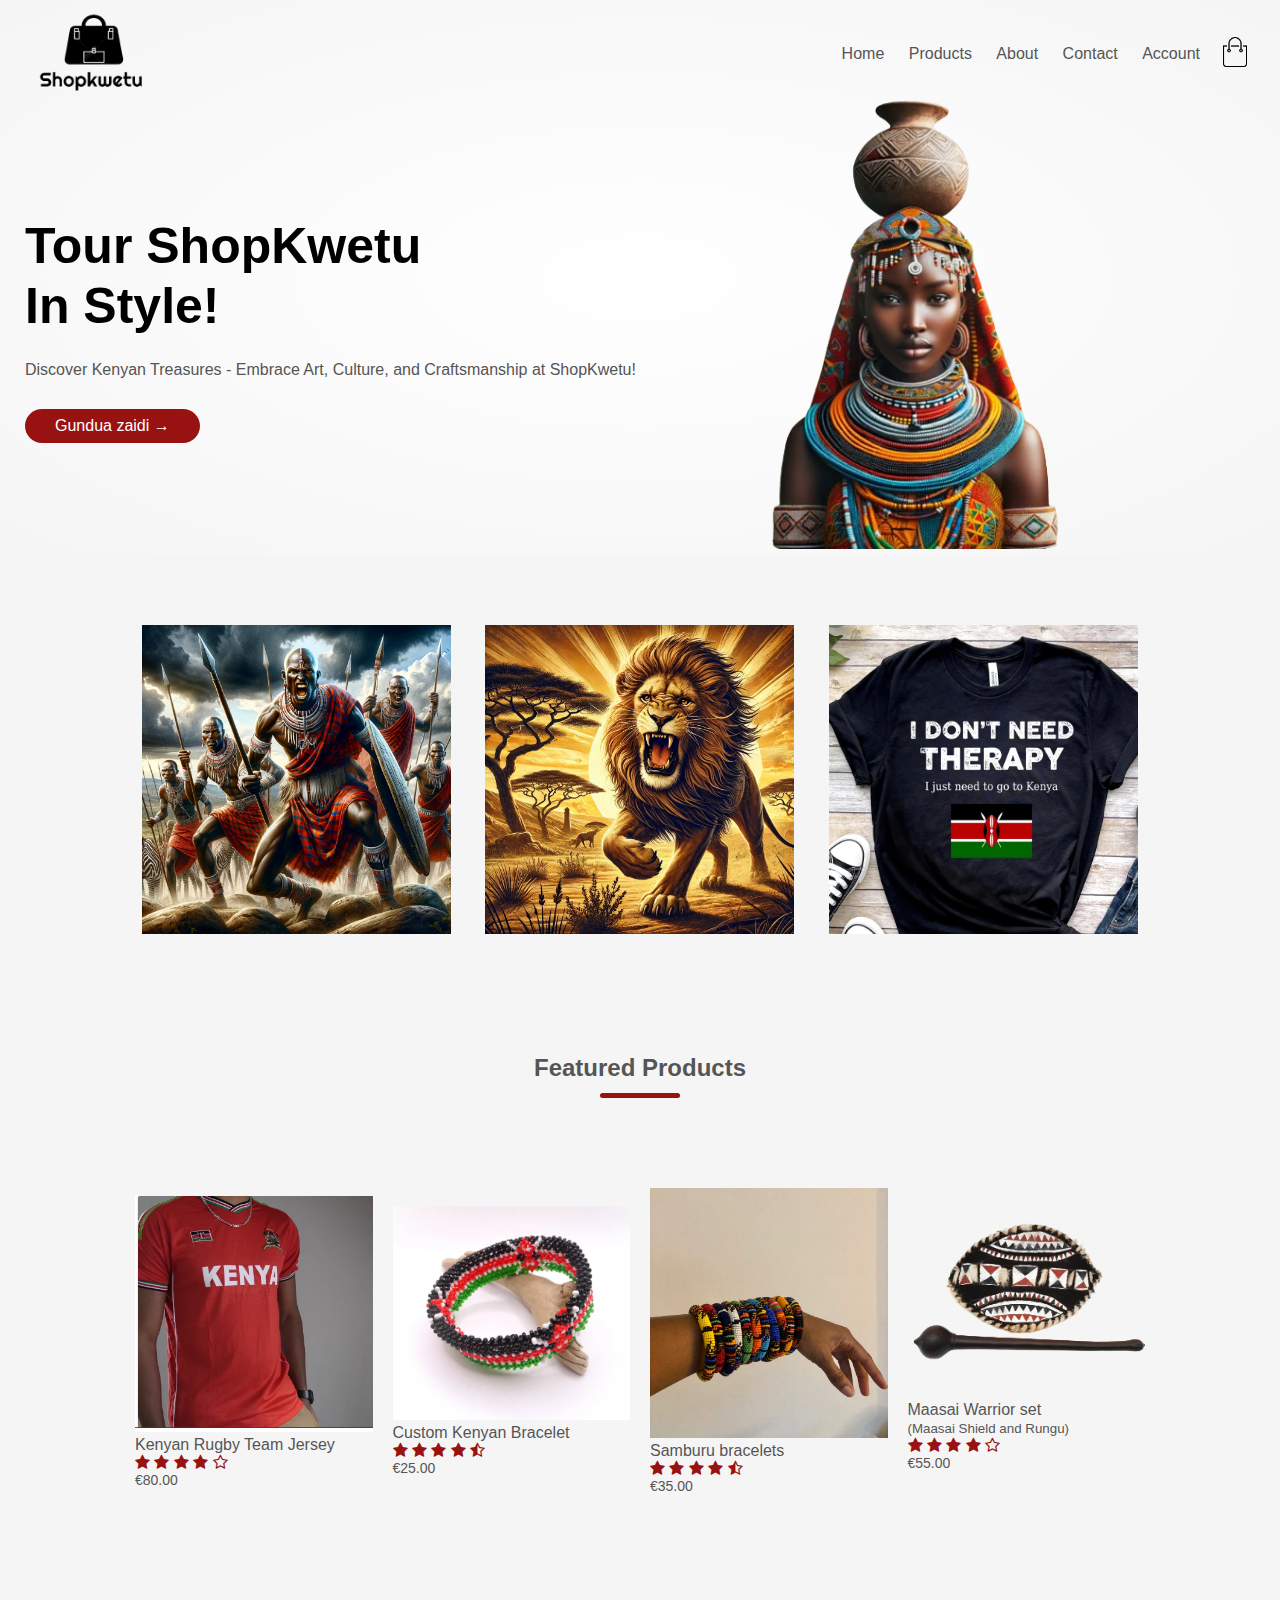
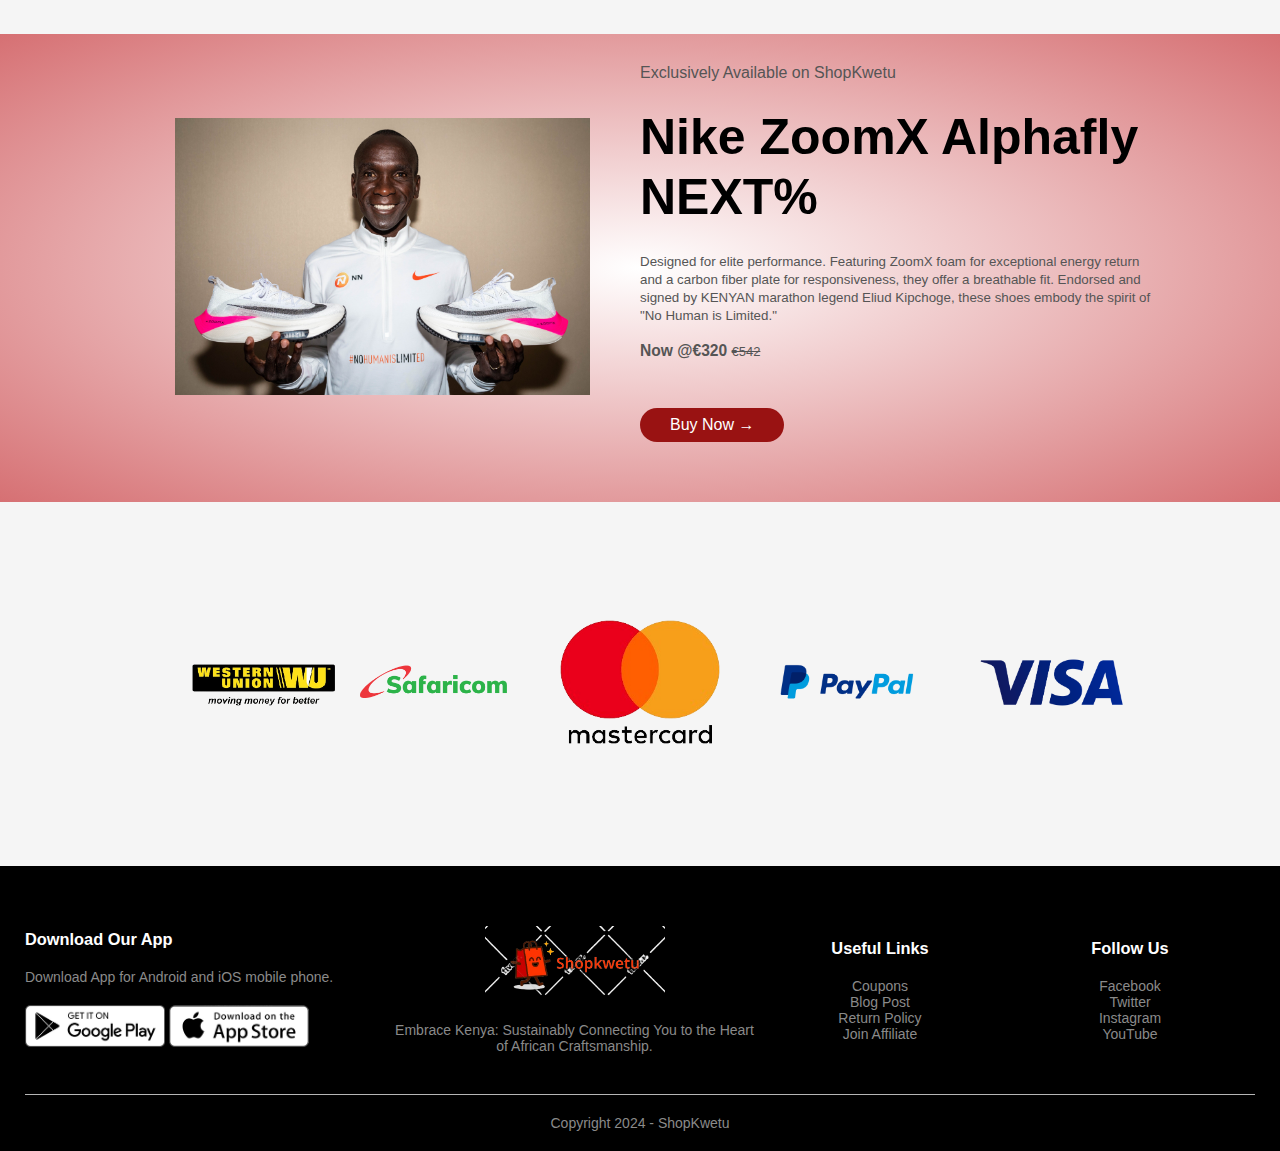
==== commit ac56c1d7: "Vamos!!" ====
--- a/index.html
+++ b/index.html
@@ -3,7 +3,7 @@
 <head>
     <meta charset="UTF-8">
     <meta name="viewport" content="width=device-width, initial-scale=1.0">
-    <title>Ecommerce Website Design</title>
+    <title>ShopKwetu Home</title>
     <link rel="stylesheet" href="style.css">
     <link href="https://fonts.googleapis.com/css2?family=Poppins:wght@200;300;400;500;600;700;800&display=swap" rel="stylesheet">
     <link rel="stylesheet" href="https://stackpath.bootstrapcdn.com/font-awesome/4.7.0/css/font-awesome.min.css">
@@ -73,7 +73,7 @@
              </div>
              <div class="col-4">
                  <img src="images/brace11.png" alt="Maasai Bracelets">
-                 <h4>Custom Kenyan Bracelets</h4>
+                 <h4>Custom Kenyan Bracelet</h4>
                  <div class="rating">
                      <i class="fa fa-star"></i>
                      <i class="fa fa-star"></i>
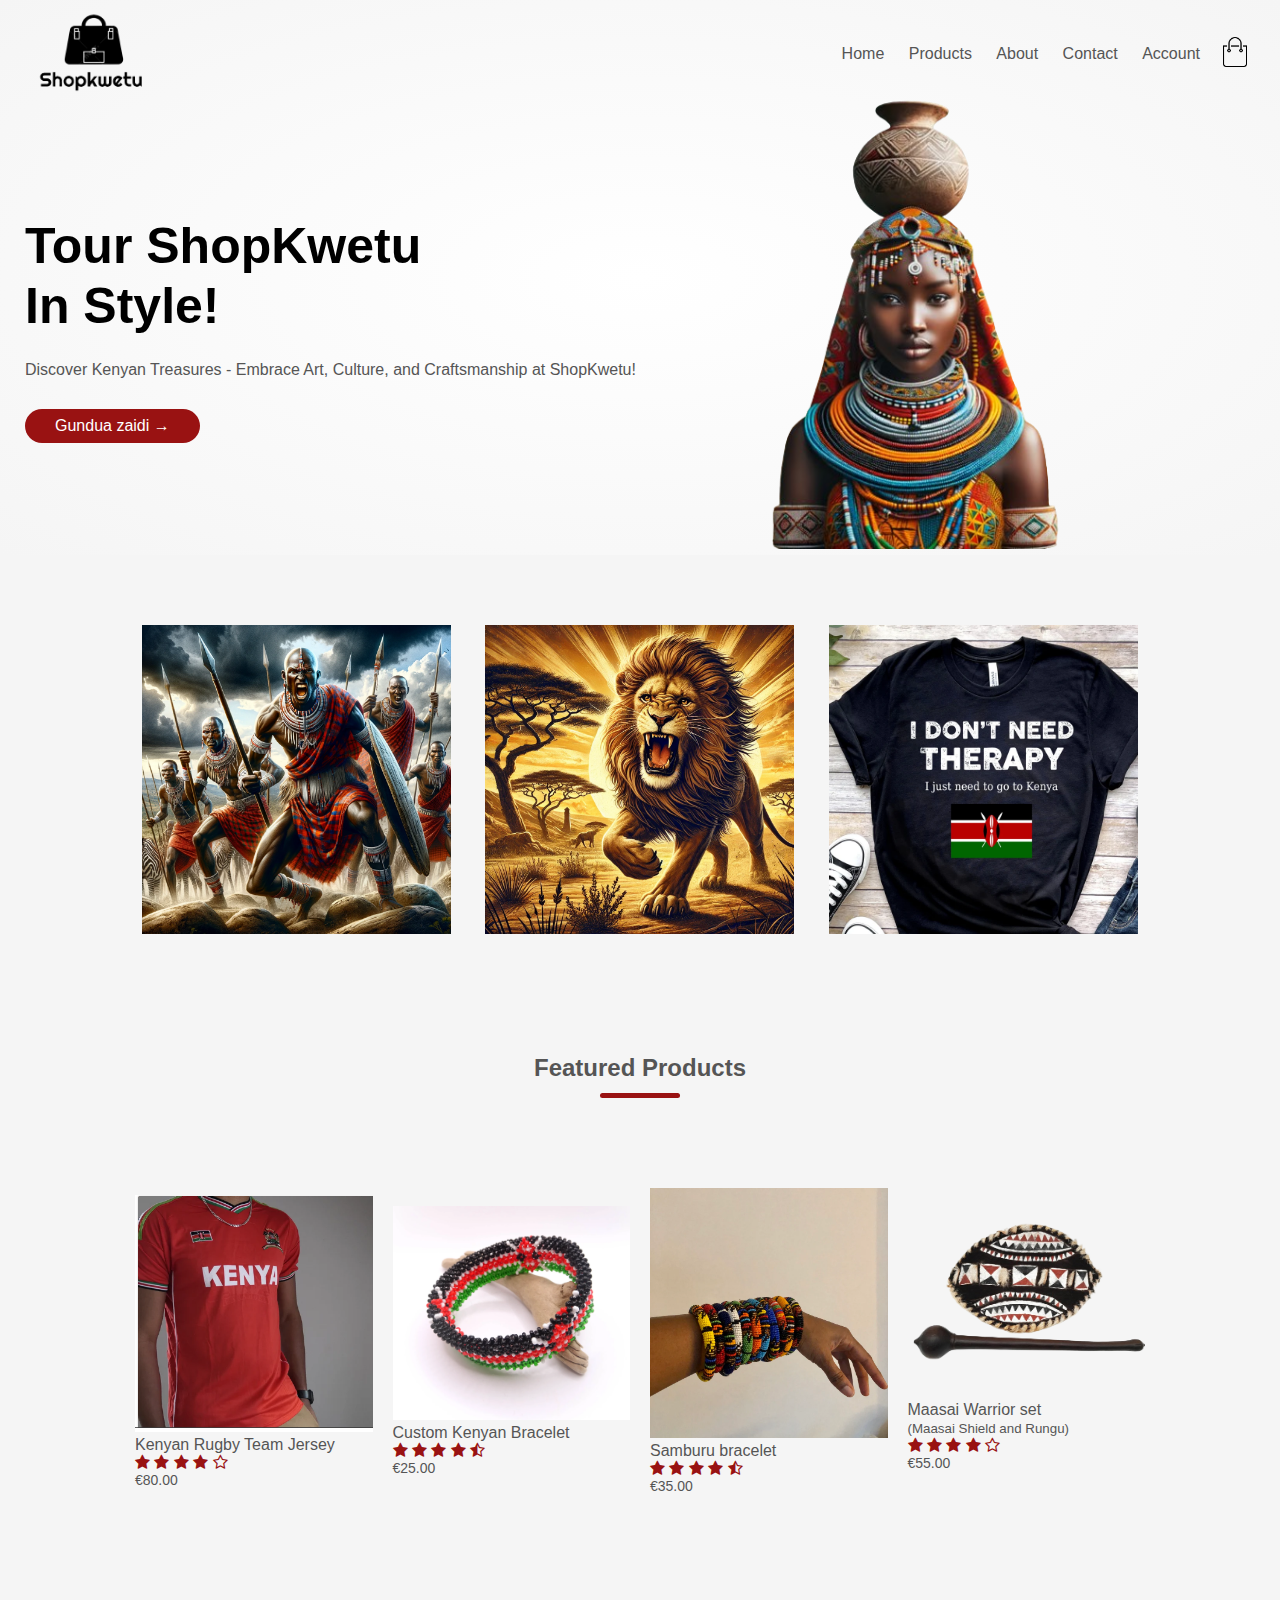
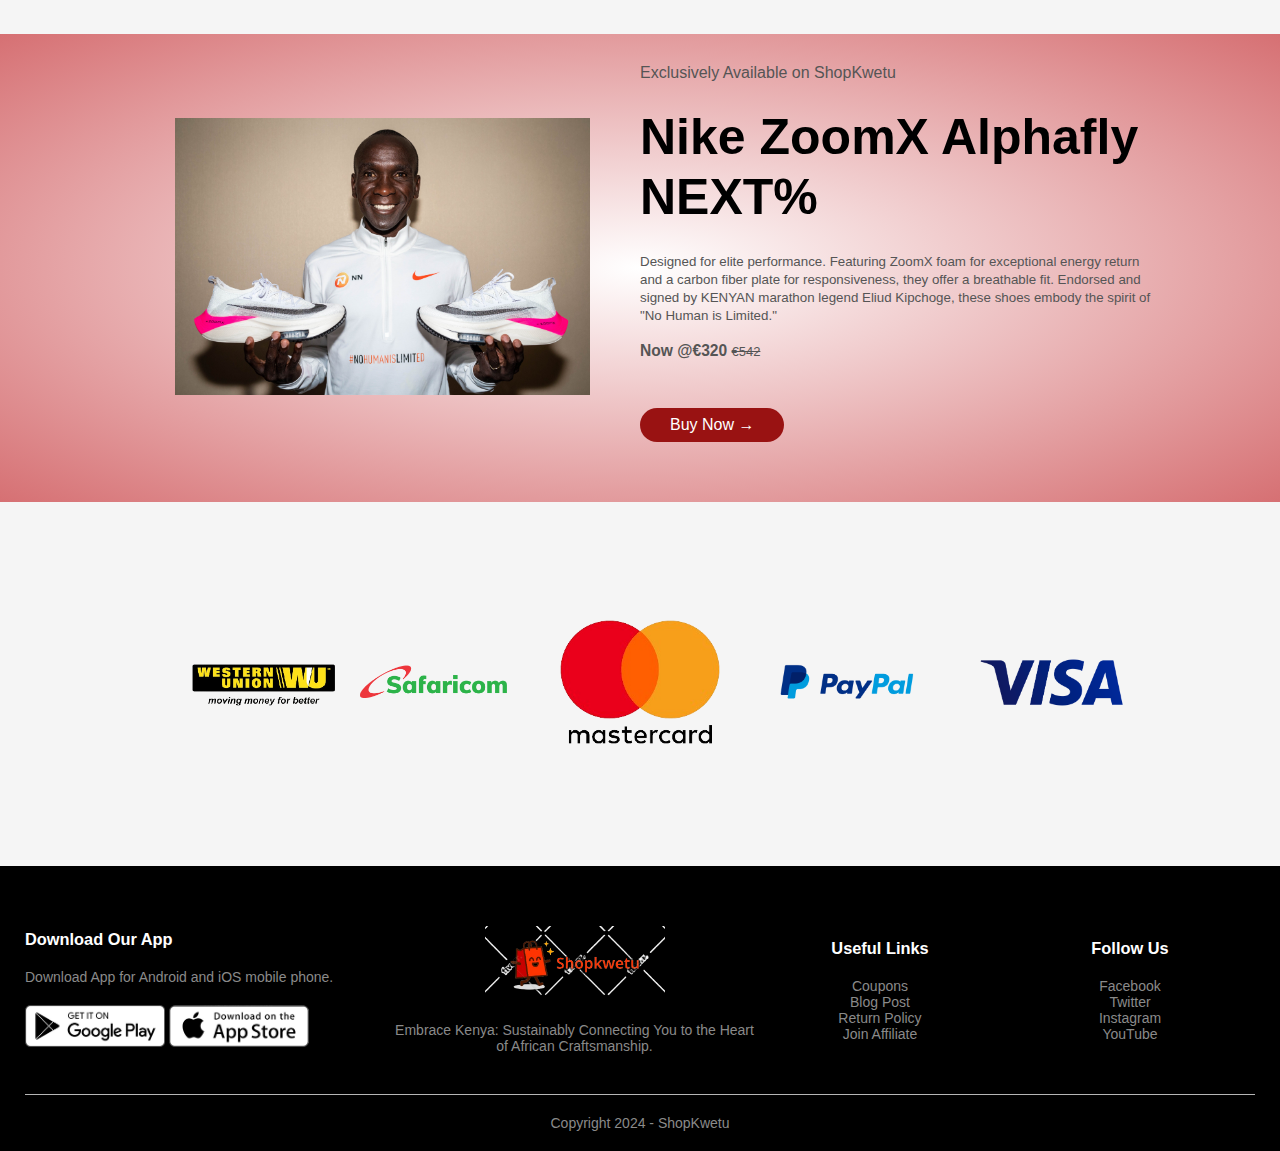
==== commit 9991a946: "Vamos!!" ====
--- a/index.html
+++ b/index.html
@@ -85,7 +85,7 @@
              </div>
              <div class="col-4">
                  <img src="images/brace2.jpg" alt="Wholesale Kenyan bracelets">
-                 <h4>Samburu bracelets</h4>
+                 <h4>Samburu bracelet</h4>
                  <div class="rating">
                      <i class="fa fa-star"></i>
                      <i class="fa fa-star"></i>
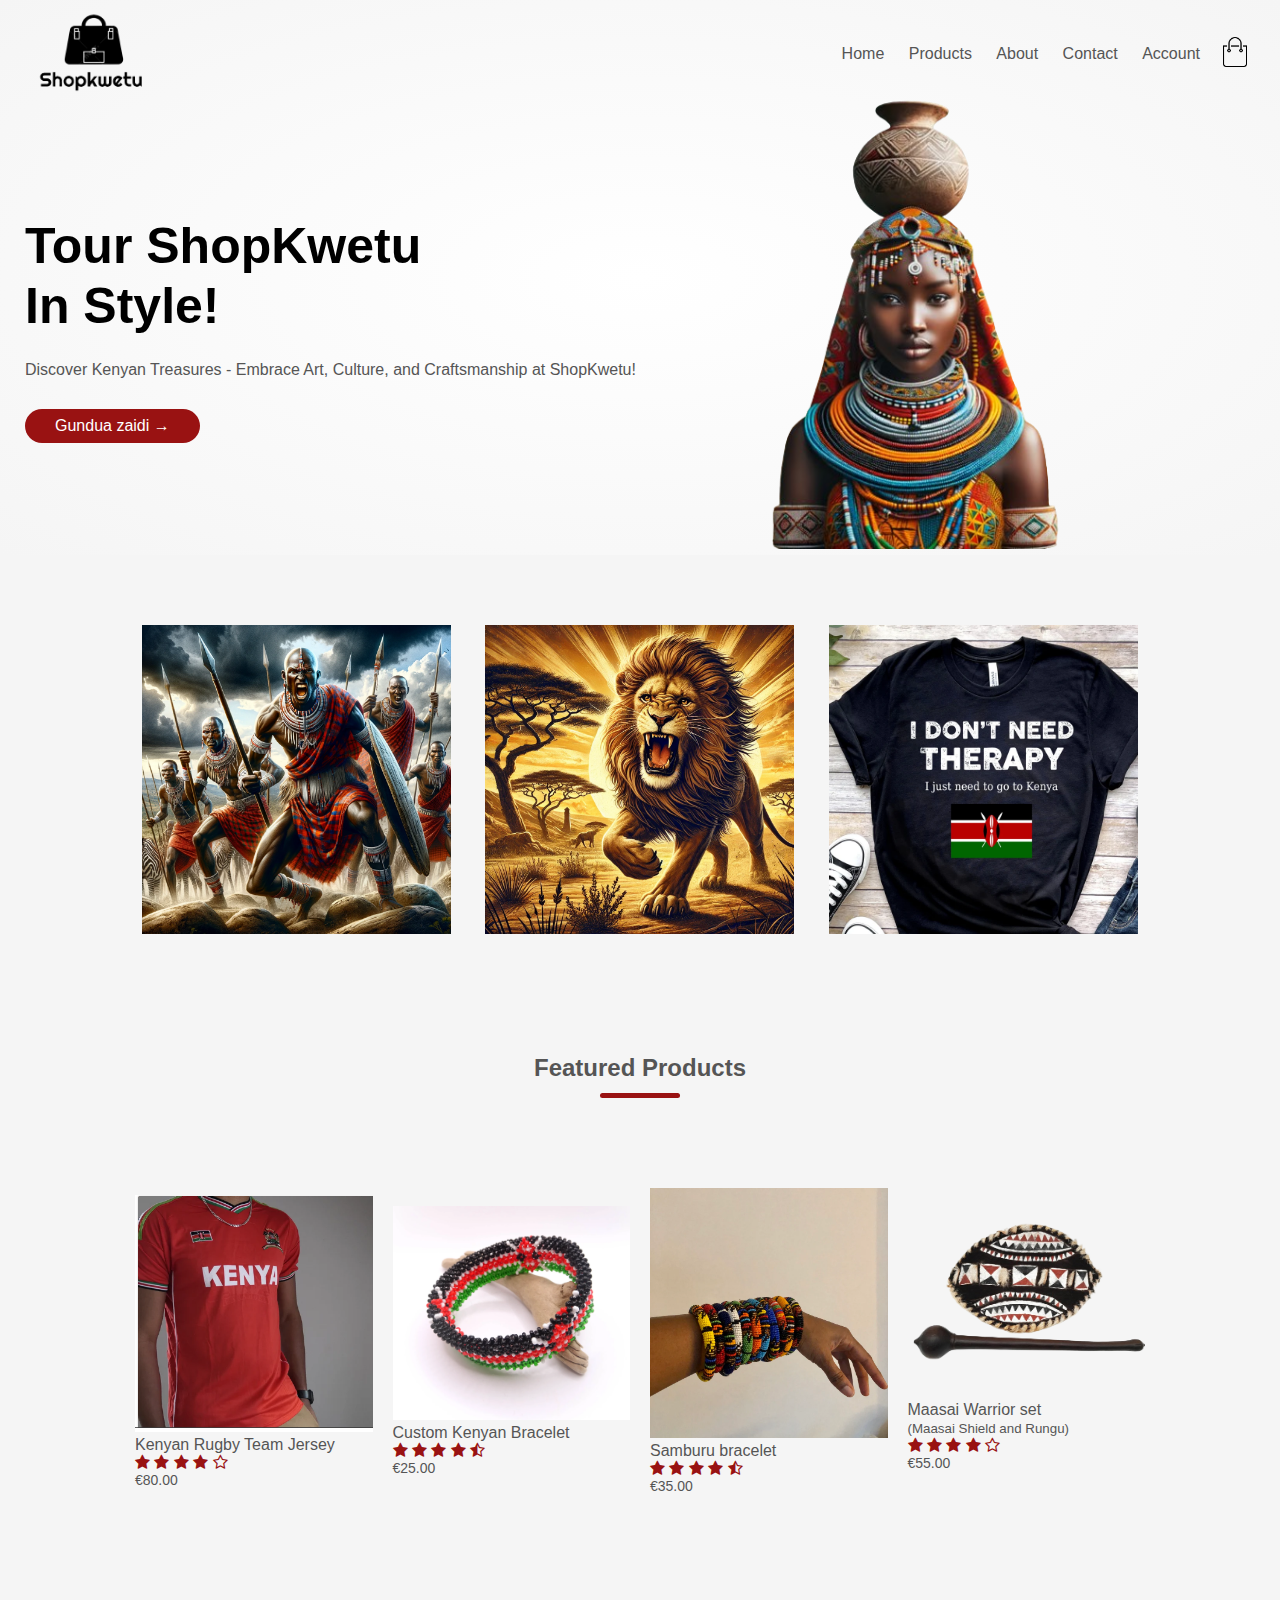
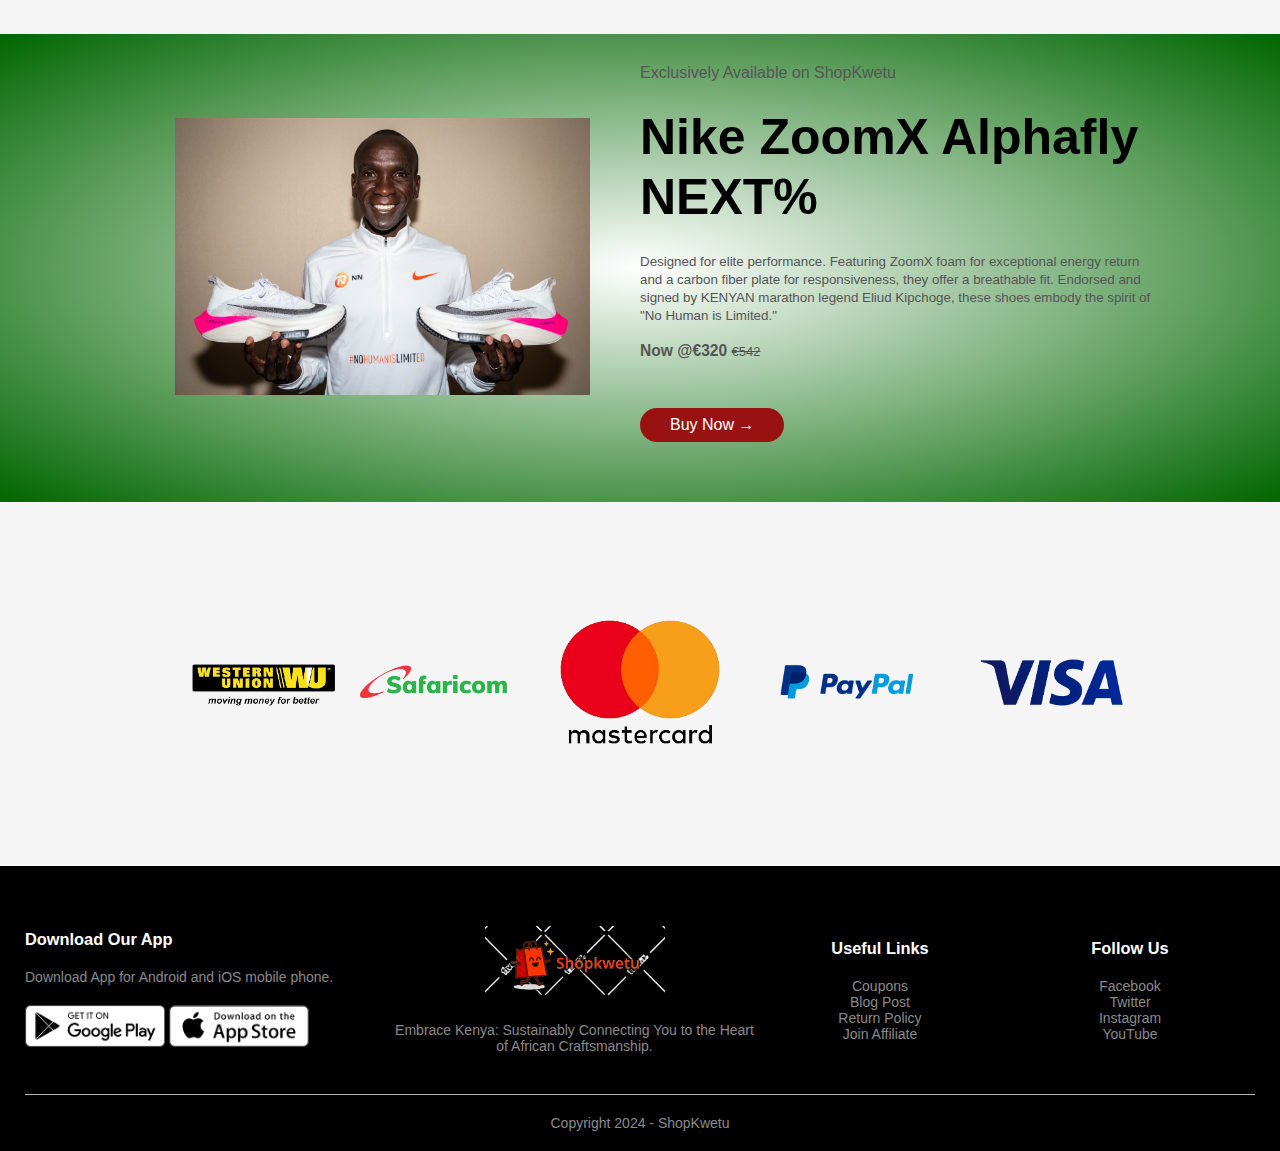
==== commit d26d40d1: "colors and minor changes" ====
--- a/index.html
+++ b/index.html
@@ -16,7 +16,7 @@
                   <a href="index.html"><img src="images/shopkwetulogo.png" width="125px" ></a>
               </div>
               <nav>
-               <ul id="MenuItems">
+               <ul id="navmenu">
                    <li><a class="a" href="index.html">Home</a></li>
                    <li><a class="a" href="products.html">Products</a></li>
                    <li><a class="a" href="about.html">About</a></li>
@@ -193,13 +193,13 @@
     </div>
     <!-------------js for toggle menu-------------->
     <script>
-        var MenuItems = document.getElementById("MenuItems");
-        MenuItems.style.maxHeight = "0px";
+        var navmenu = document.getElementById("navmenu");
+        navmenu.style.maxHeight = "0px";
         function menutoggle() {
-            if (MenuItems.style.maxHeight == "0px") {
-                MenuItems.style.maxHeight = "200px";
+            if (navmenu.style.maxHeight == "0px") {
+                navmenu.style.maxHeight = "200px";
             } else {
-                MenuItems.style.maxHeight = "0px";
+                navmenu.style.maxHeight = "0px";
             }
         }
     </script>
--- a/style.css
+++ b/style.css
@@ -117,7 +117,7 @@
 .col-3 img{
     width: 100%;
 }
-/*-------featured product--------------*/
+/*-------featured products--------------*/
 
 .title{
     text-align: center;
@@ -165,9 +165,9 @@
 }
 
 
-/*-----------offer-------------*/
+/*-----------offer kipchoge-------------*/
 .offer{
-    background: radial-gradient(#fff, #D67073);
+    background: radial-gradient(#fff,rgba(0,102,0) );
     margin-top: 80px;
     padding: 30px 0;
 }
@@ -178,7 +178,7 @@
     color: #555;
 }
 
-/*--------------------testimonial---------------*/
+/*--------------------testimonials---------------*/
 
 .testimonial{
     padding-top: 100px;
@@ -690,10 +690,10 @@
 
 /*-------account page--------*/
 
-.accout-page{
+.account-page{
     padding: 50px 0;
-    background: radial-gradient(#fff,#ffd6d6);
-    background-image: url(images/k);
+    background: radial-gradient(#fff, whitesmoke);
+    
 }
 
 .form-container{
